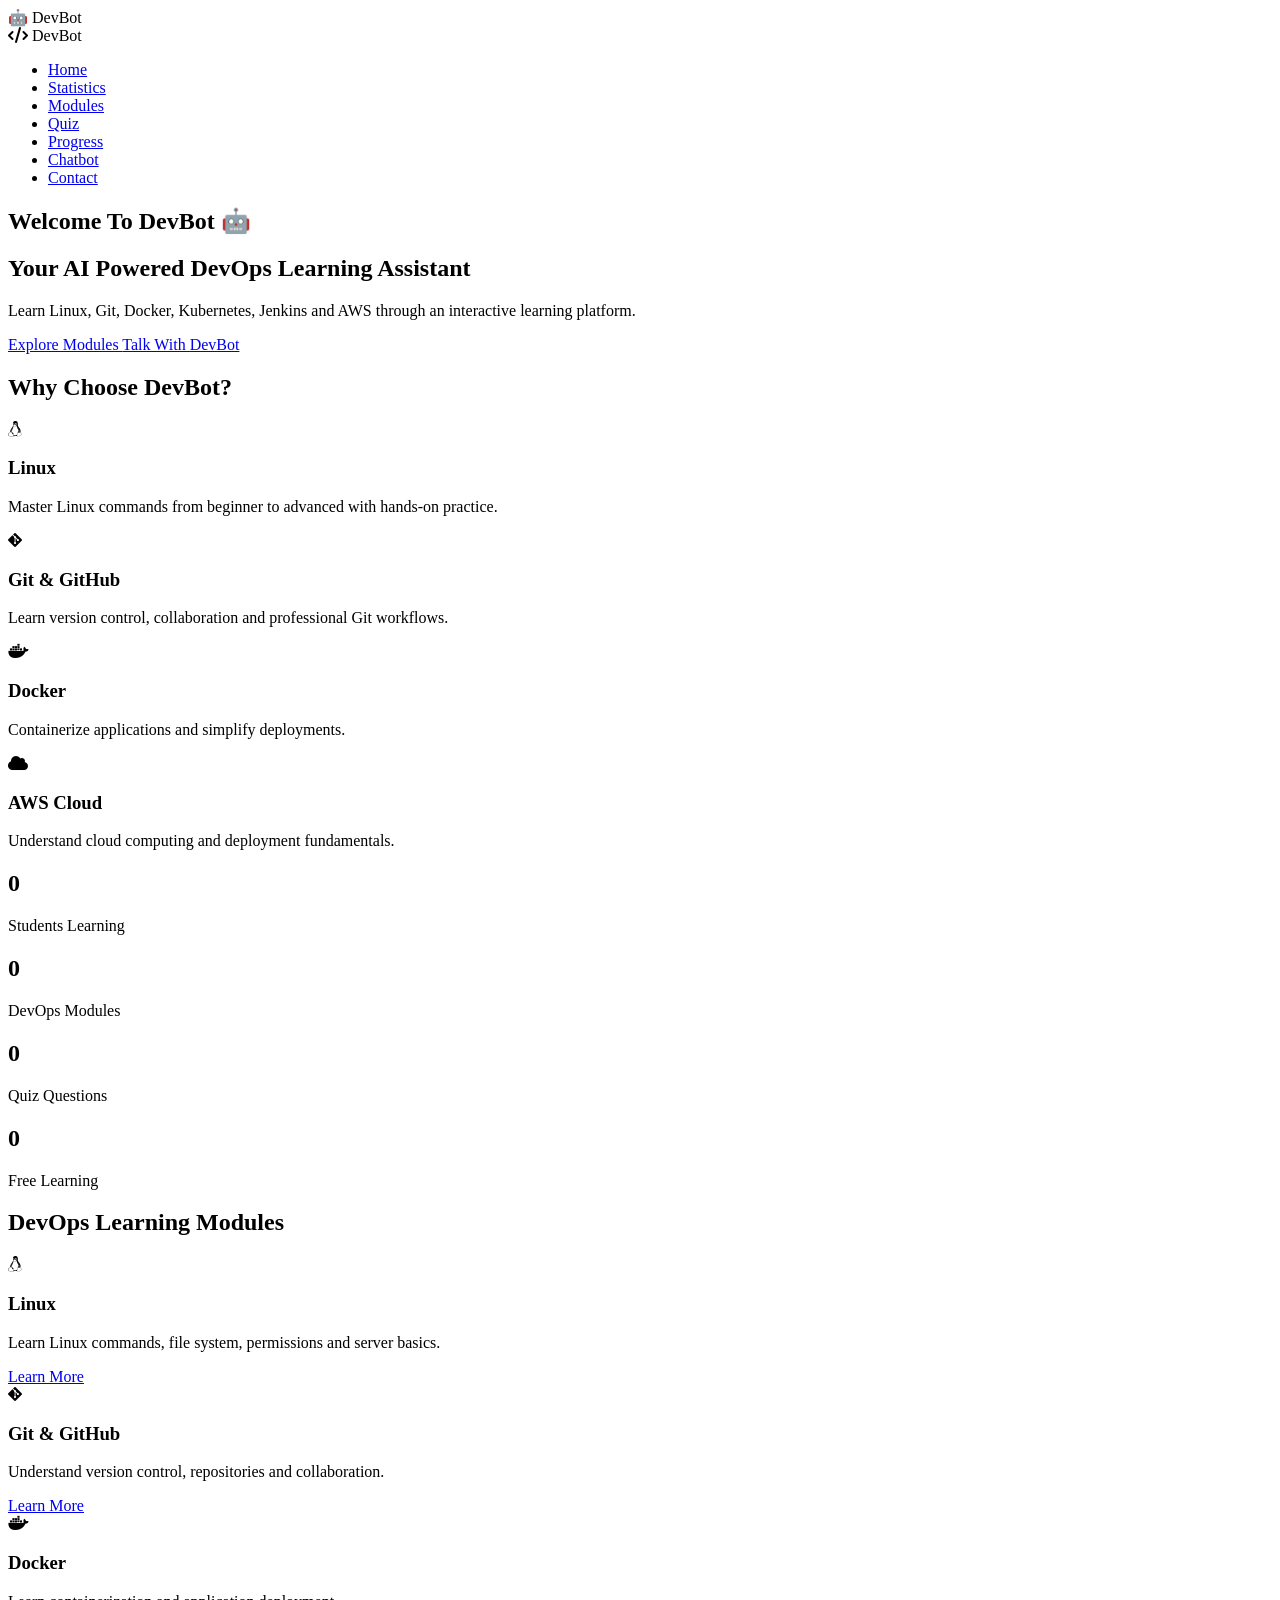
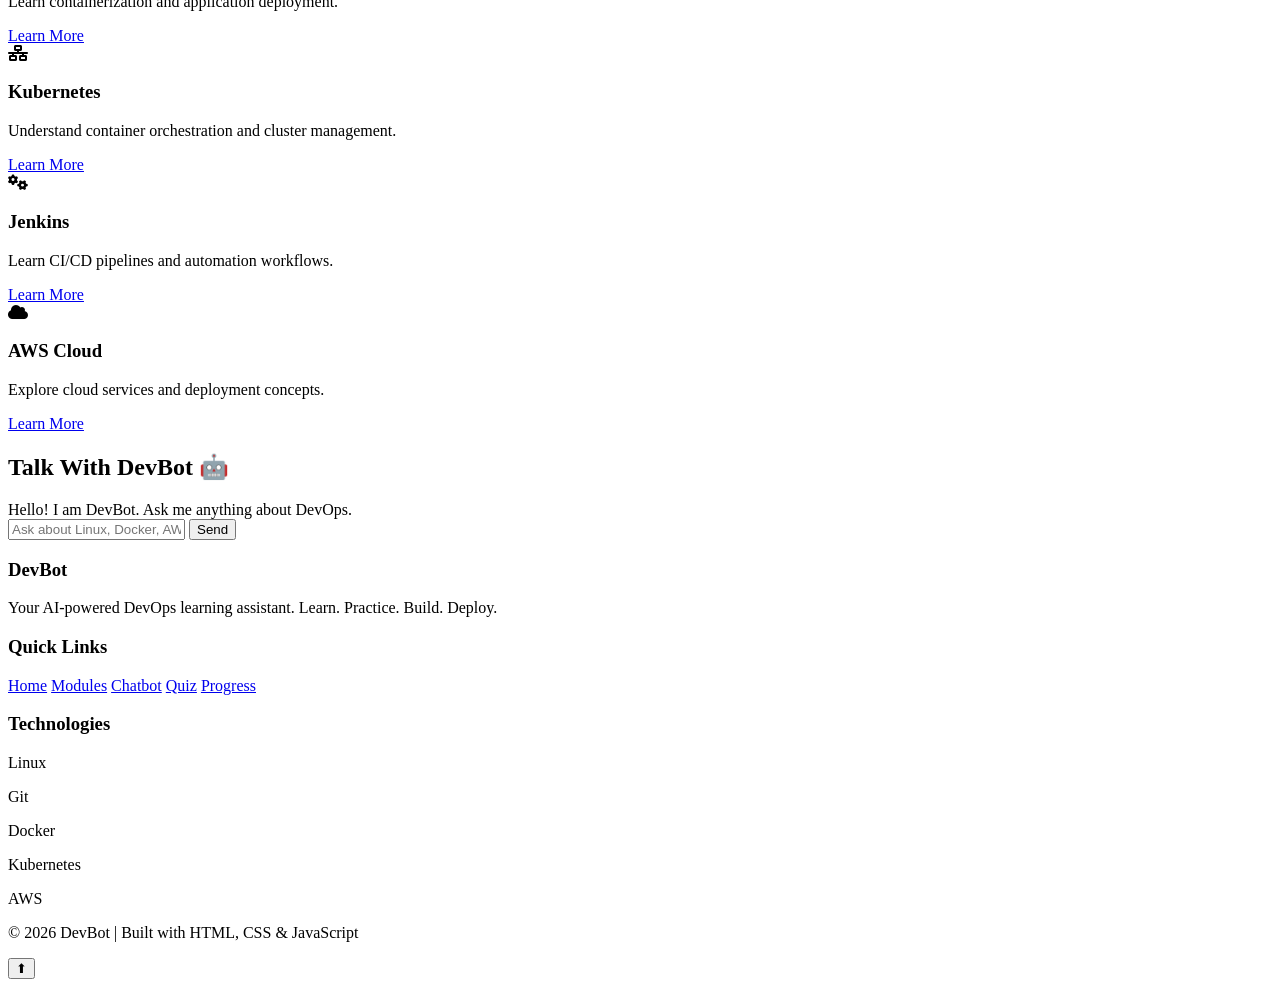
==== index.html @ d48109b1 "Add files via upload" ====
<!DOCTYPE html>
<html lang="en">

<head>

    <meta charset="UTF-8">
    <meta name="viewport" content="width=device-width, initial-scale=1.0">

    <title>DevBot | DevOps Learning Platform</title>

    <link rel="icon" type="image/png" href="devbot.png">

    <!-- Google Font -->
    <link href="https://fonts.googleapis.com/css2?family=Poppins:wght@300;400;500;600;700&display=swap" rel="stylesheet">

    <!-- Font Awesome -->
    <link rel="stylesheet"
        href="https://cdnjs.cloudflare.com/ajax/libs/font-awesome/6.6.0/css/all.min.css">

    <!-- CSS -->
    <link rel="stylesheet" href="CSS/style.css">
<link rel="stylesheet" href="CSS/responsive.css">

</head>

<body>

    <!-- ================= LOADER ================= -->

    <div class="loader">

        <div class="loader-logo">
            🤖 DevBot
        </div>

        <div class="loading-text" id="loading-text"></div>

    </div>

    <!-- ================= HEADER ================= -->

    <header>

        <nav class="navbar">

            <div class="logo">
                <i class="fa-solid fa-code"></i>
                DevBot
            </div>

            <ul class="nav-links">

                <li><a href="#home">Home</a></li>
                <li><a href="#stats">Statistics</a></li>
                <li><a href="#modules">Modules</a></li>
                <li><a href="quiz.html">Quiz</a></li>
                <li><a href="progress.html">Progress</a></li>
                <li><a href="#chatbot">Chatbot</a></li>
                <li><a href="#contact">Contact</a></li>

            </ul>

        </nav>

    </header>

    <!-- ================= HERO ================= -->

    <section class="hero" id="home">

        <div class="hero-content">

            <h1>
                Welcome To DevBot 🤖
            </h1>

            <h2>
                Your AI Powered DevOps Learning Assistant
            </h2>

            <p>
                Learn Linux, Git, Docker, Kubernetes, Jenkins and AWS
                through an interactive learning platform.
            </p>

            <a href="#modules" class="hero-btn">
                Explore Modules
            </a>
            

            <a href="#chatbot" class="hero-btn secondary">
                Talk With DevBot
            </a>

        </div>

    </section>
        <!-- ================= FEATURES ================= -->

    <section class="features">

        <h2>Why Choose DevBot?</h2>

        <div class="cards">

            <div class="card">
                <i class="fa-brands fa-linux"></i>
                <h3>Linux</h3>
                <p>Master Linux commands from beginner to advanced with hands-on practice.</p>
            </div>

            <div class="card">
                <i class="fa-brands fa-git-alt"></i>
                <h3>Git & GitHub</h3>
                <p>Learn version control, collaboration and professional Git workflows.</p>
            </div>

            <div class="card">
                <i class="fa-brands fa-docker"></i>
                <h3>Docker</h3>
                <p>Containerize applications and simplify deployments.</p>
            </div>

            <div class="card">
                <i class="fa-solid fa-cloud"></i>
                <h3>AWS Cloud</h3>
                <p>Understand cloud computing and deployment fundamentals.</p>
            </div>

        </div>

    </section>

    <!-- ================= STATISTICS ================= -->

    <section class="stats" id="stats">

        <div class="stat-box">
            <h2 class="counter" data-target="500">0</h2>
            <p>Students Learning</p>
        </div>

        <div class="stat-box">
            <h2 class="counter" data-target="6">0</h2>
            <p>DevOps Modules</p>
        </div>

        <div class="stat-box">
            <h2 class="counter" data-target="50">0</h2>
            <p>Quiz Questions</p>
        </div>

        <div class="stat-box">
            <h2 class="counter" data-target="100">0</h2>
            <p>Free Learning</p>
        </div>

    </section>

    <!-- ================= MODULES ================= -->

    <section class="modules" id="modules">

        <h2>DevOps Learning Modules</h2>

        <div class="module-cards">

            <div class="module-card">
                <i class="fa-brands fa-linux"></i>
                <h3>Linux</h3>
                <p>Learn Linux commands, file system, permissions and server basics.</p>
            <a href="modules.html" class="hero-btn">
    Learn More
</a>
            </div>

            <div class="module-card">
                <i class="fa-brands fa-git-alt"></i>
                <h3>Git & GitHub</h3>
                <p>Understand version control, repositories and collaboration.</p>
                <a href="modules.html" class="hero-btn">
    Learn More
</a>
            </div>

            <div class="module-card">
                <i class="fa-brands fa-docker"></i>
                <h3>Docker</h3>
                <p>Learn containerization and application deployment.</p>
                <a href="modules.html" class="hero-btn">
    Learn More
</a>
            </div>

            <div class="module-card">
                <i class="fa-solid fa-network-wired"></i>
                <h3>Kubernetes</h3>
                <p>Understand container orchestration and cluster management.</p>
                <a href="modules.html" class="hero-btn">
    Learn More
</a>
            </div>

            <div class="module-card">
                <i class="fa-solid fa-gears"></i>
                <h3>Jenkins</h3>
                <p>Learn CI/CD pipelines and automation workflows.</p>
                <a href="modules.html" class="hero-btn">
    Learn More
</a>
            </div>

            <div class="module-card">
                <i class="fa-solid fa-cloud"></i>
                <h3>AWS Cloud</h3>
                <p>Explore cloud services and deployment concepts.</p>
                <a href="modules.html" class="hero-btn">
    Learn More
</a>
            </div>

        </div>

    </section>
        <!-- ================= CHATBOT ================= -->

    <section class="chatbot" id="chatbot">

        <h2>Talk With DevBot 🤖</h2>

        <div class="chat-container">

            <div class="chat-box" id="chat-box">

                <div class="bot-message">
                    Hello! I am DevBot. Ask me anything about DevOps.
                </div>

            </div>

            <div class="chat-input">

                <input
                    type="text"
                    id="user-input"
                    placeholder="Ask about Linux, Docker, AWS...">

                <button onclick="sendMessage()">
                    Send
                </button>

            </div>

        </div>

    </section>

    <!-- ================= FOOTER ================= -->

    <footer class="footer" id="contact">

        <div class="footer-content">

            <div class="footer-box">

                <h3>DevBot</h3>

                <p>
                    Your AI-powered DevOps learning assistant.
                    Learn. Practice. Build. Deploy.
                </p>

            </div>

            <div class="footer-box">

                <h3>Quick Links</h3>

                <a href="#home">Home</a>
                <a href="#modules">Modules</a>
                <a href="#chatbot">Chatbot</a>
                <a href="quiz.html">Quiz</a>
                <a href="progress.html">Progress</a>

            </div>

            <div class="footer-box">

                <h3>Technologies</h3>

                <p>Linux</p>
                <p>Git</p>
                <p>Docker</p>
                <p>Kubernetes</p>
                <p>AWS</p>

            </div>

        </div>

        <div class="footer-bottom">

            <p>
                © 2026 DevBot | Built with HTML, CSS & JavaScript
            </p>

        </div>

    </footer>

    <script src="JS/script.js"></script>
    <button id="topBtn" title="Go to Top">
    ⬆
</button>

</body>

</html>
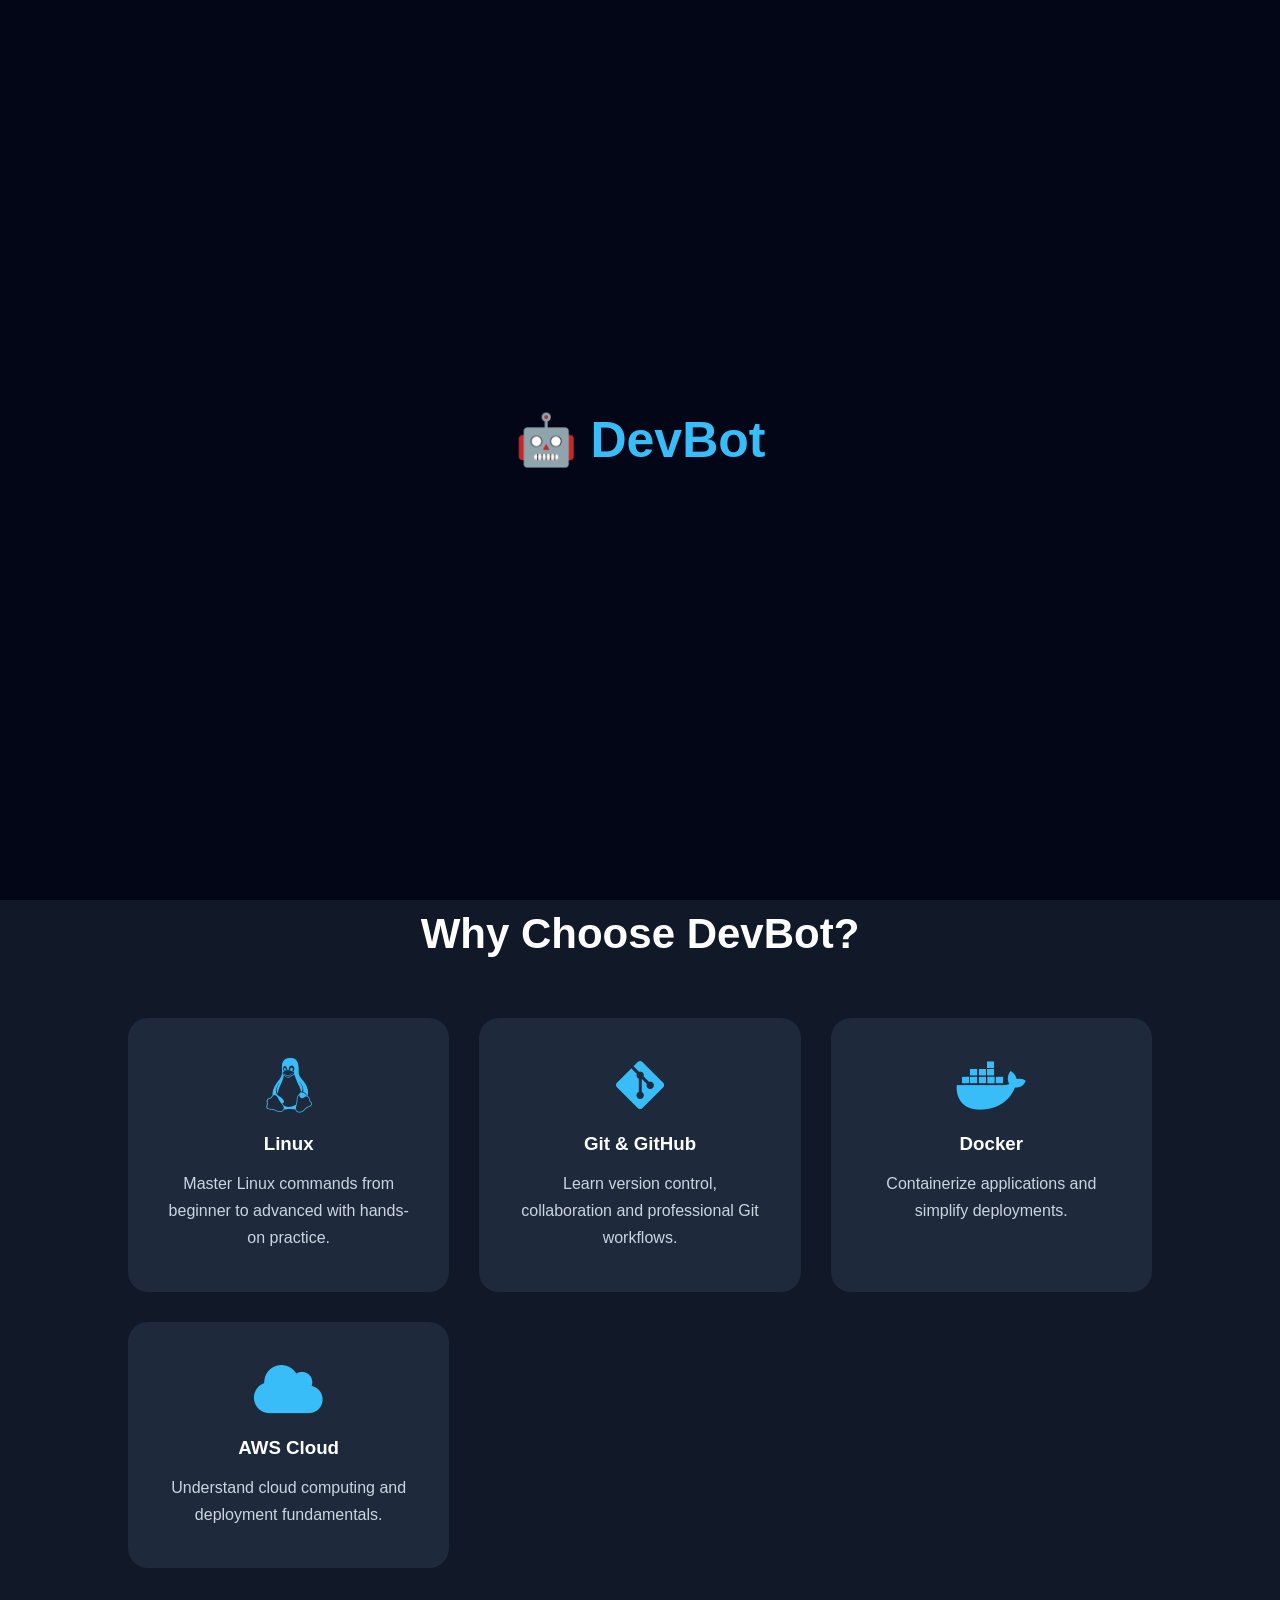
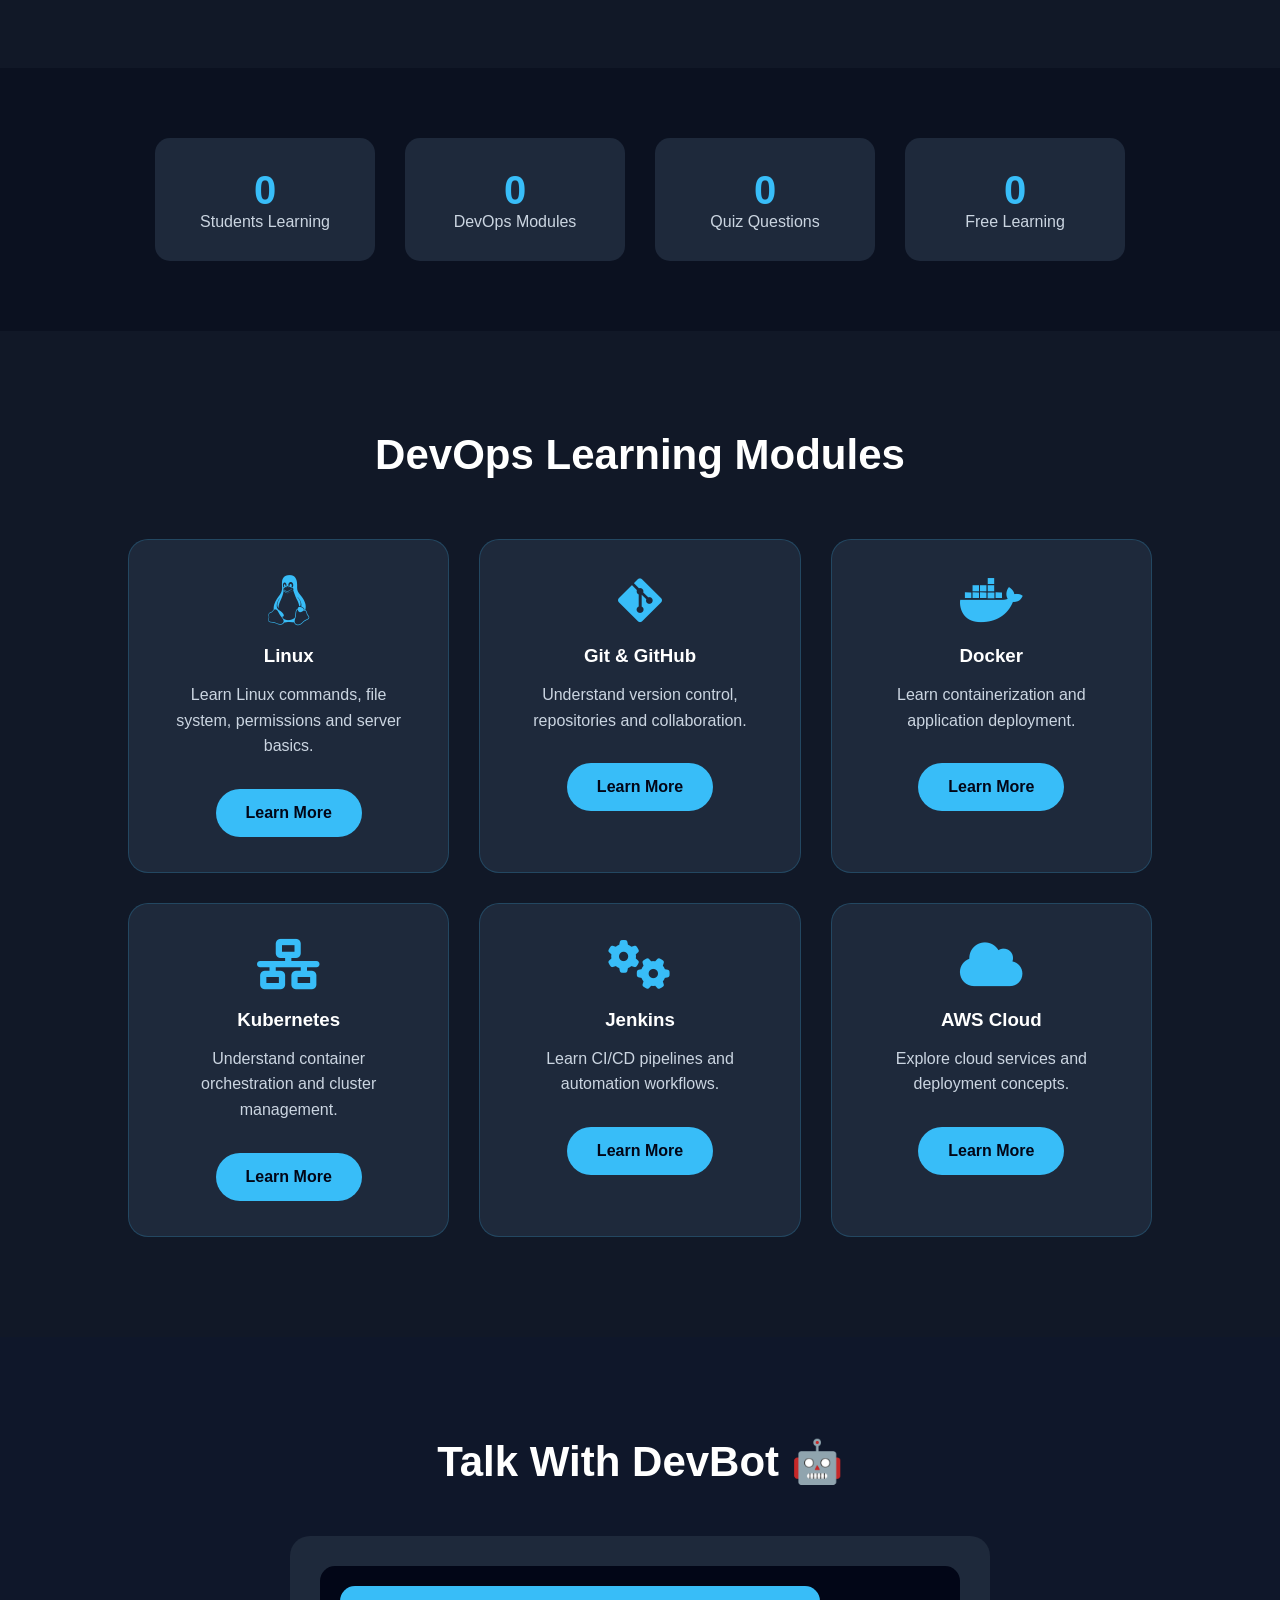
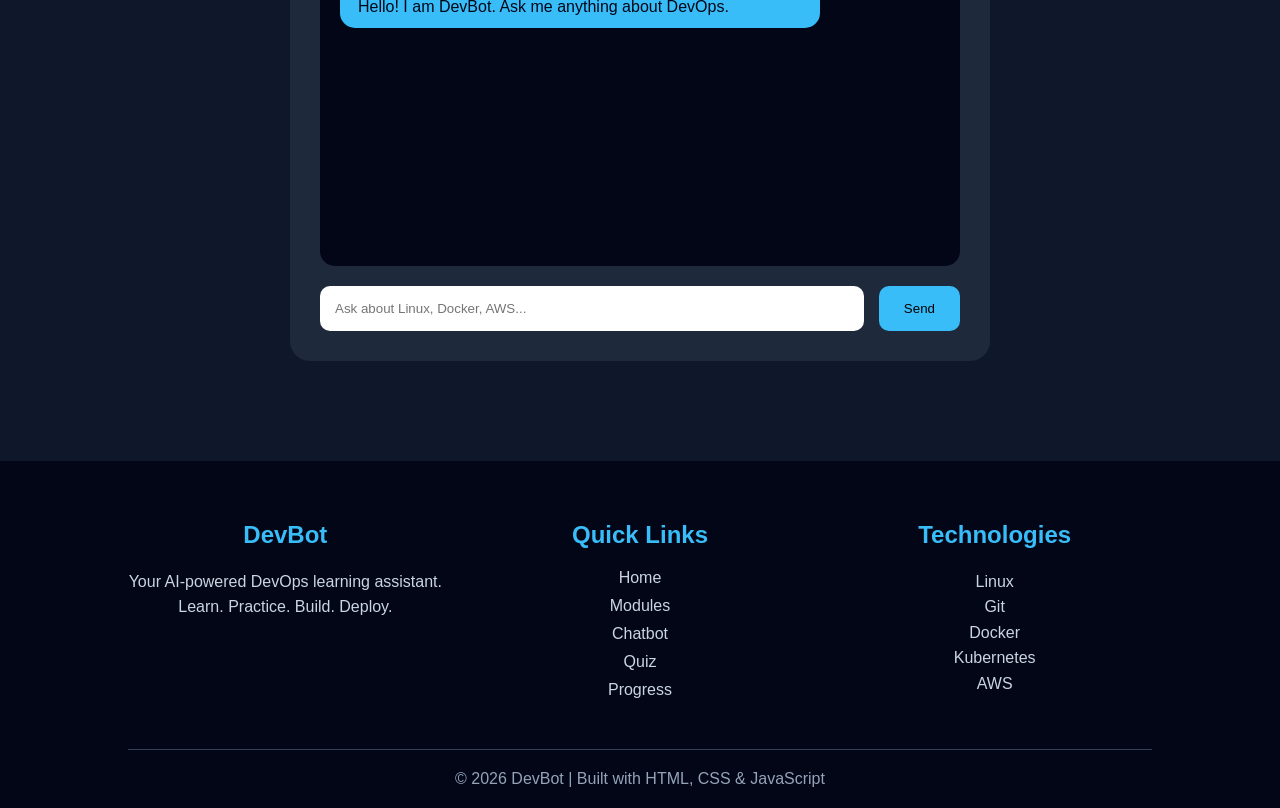
==== commit 9938ccee: "Update index.html" ====
--- a/index.html
+++ b/index.html
@@ -18,8 +18,8 @@
         href="https://cdnjs.cloudflare.com/ajax/libs/font-awesome/6.6.0/css/all.min.css">
 
     <!-- CSS -->
-    <link rel="stylesheet" href="CSS/style.css">
-<link rel="stylesheet" href="CSS/responsive.css">
+    <link rel="stylesheet" href="style.css">
+<link rel="stylesheet" href="responsive.css">
 
 </head>
 
@@ -315,4 +315,4 @@
 
 </body>
 
-</html>+</html>
--- a/style.css
+++ b/style.css
@@ -0,0 +1,886 @@
+/* ===========================
+   GOOGLE FONT
+=========================== */
+html{
+    scroll-behavior:smooth;
+}
+
+*{
+    margin:0;
+    padding:0;
+    box-sizing:border-box;
+    font-family:'Poppins',sans-serif;
+}
+
+body{
+    background:#0f172a;
+    color:white;
+}
+
+/* ===========================
+   NAVBAR
+=========================== */
+
+header{
+    width:100%;
+    position:fixed;
+    top:0;
+    left:0;
+    z-index:1000;
+    background:rgba(15,23,42,0.95);
+}
+
+.navbar{
+    width:90%;
+    margin:auto;
+    display:flex;
+    justify-content:space-between;
+    align-items:center;
+    padding:20px 0;
+}
+
+.logo{
+    font-size:28px;
+    font-weight:700;
+    color:#38bdf8;
+}
+
+.logo i{
+    margin-right:8px;
+}
+
+.nav-links{
+    list-style:none;
+    display:flex;
+    gap:30px;
+}
+
+.nav-links a{
+    color:white;
+    text-decoration:none;
+    transition:.3s;
+}
+
+.nav-links a:hover{
+    color:#38bdf8;
+}
+
+
+/* ===========================
+   FEATURES
+=========================== */
+
+.features{
+    padding:100px 10%;
+    background:#111827;
+}
+
+.features h2{
+    text-align:center;
+    font-size:42px;
+    margin-bottom:60px;
+}
+
+.cards{
+    display:grid;
+    grid-template-columns:repeat(auto-fit,minmax(250px,1fr));
+    gap:30px;
+}
+
+.card{
+    background:#1e293b;
+    padding:40px;
+    border-radius:20px;
+    text-align:center;
+    transition:.4s;
+}
+
+.card:hover{
+    transform:translateY(-10px);
+}
+
+.card i{
+    font-size:55px;
+    color:#38bdf8;
+    margin-bottom:20px;
+}
+
+.card h3{
+    margin-bottom:15px;
+}
+
+.card p{
+    color:#cbd5e1;
+    line-height:1.7;
+}
+
+/* ===========================
+   STATISTICS
+=========================== */
+
+.stats{
+    display:flex;
+    justify-content:center;
+    gap:30px;
+    flex-wrap:wrap;
+    padding:70px 10%;
+    background:#0b1120;
+}
+
+.stat-box{
+    width:220px;
+    background:#1e293b;
+    border-radius:15px;
+    padding:30px;
+    text-align:center;
+    transition:.3s;
+}
+
+.stat-box:hover{
+    transform:translateY(-8px);
+}
+
+.stat-box h2{
+    color:#38bdf8;
+    font-size:40px;
+}
+
+.stat-box p{
+    color:#cbd5e1;
+}
+
+/* ===========================
+   FOOTER
+=========================== */
+
+footer{
+    background:#020617;
+    text-align:center;
+    padding:25px;
+    color:#94a3b8;
+}
+/* ===========================
+   MODULES SECTION
+=========================== */
+
+.modules{
+
+    padding:100px 10%;
+
+    background:#111827;
+
+}
+
+
+.modules h2{
+
+    text-align:center;
+
+    font-size:42px;
+
+    margin-bottom:60px;
+
+}
+
+
+.module-cards{
+
+    display:grid;
+
+    grid-template-columns:repeat(auto-fit,minmax(250px,1fr));
+
+    gap:30px;
+
+}
+
+
+.module-card{
+
+    background:#1e293b;
+
+    padding:35px;
+
+    border-radius:20px;
+
+    text-align:center;
+
+    transition:0.3s;
+    border:1px solid rgba(56,189,248,0.2);
+
+}
+
+
+.module-card:hover{
+
+    transform:translateY(-10px) scale(1.03);
+
+    box-shadow:0 0 25px rgba(56,189,248,0.5);
+
+}
+
+
+.module-card i{
+
+    font-size:50px;
+
+    color:#38bdf8;
+
+    margin-bottom:20px;
+
+}
+
+
+.module-card h3{
+
+    margin-bottom:15px;
+
+}
+
+
+.module-card p{
+
+    color:#cbd5e1;
+
+    line-height:1.6;
+
+}
+/* ================= FOOTER SECTION ================= */
+
+.footer{
+
+    background:#020617;
+
+    padding:60px 10% 20px;
+
+}
+
+
+.footer-content{
+
+    display:grid;
+
+    grid-template-columns:repeat(auto-fit,minmax(250px,1fr));
+
+    gap:40px;
+
+}
+
+
+.footer-box h3{
+
+    color:#38bdf8;
+
+    font-size:24px;
+
+    margin-bottom:20px;
+
+}
+
+
+.footer-box p{
+
+    color:#cbd5e1;
+
+    line-height:1.6;
+
+}
+
+
+.footer-box a{
+
+    display:block;
+
+    color:#cbd5e1;
+
+    text-decoration:none;
+
+    margin-bottom:10px;
+
+}
+
+
+.footer-box a:hover{
+
+    color:#38bdf8;
+
+}
+
+
+.footer-bottom{
+
+    margin-top:40px;
+
+    padding-top:20px;
+
+    text-align:center;
+
+    border-top:1px solid #334155;
+
+    color:#94a3b8;
+
+}
+/* ================= CHATBOT SECTION ================= */
+
+.chatbot{
+
+    padding:100px 10%;
+
+    background:#0f172a;
+
+    text-align:center;
+
+}
+
+
+.chatbot h2{
+
+    font-size:42px;
+
+    margin-bottom:50px;
+
+}
+
+
+.chat-container{
+
+    max-width:700px;
+
+    margin:auto;
+
+    background:#1e293b;
+
+    padding:30px;
+
+    border-radius:20px;
+
+}
+
+
+.chat-box{
+
+    height:300px;
+
+    overflow-y:auto;
+
+    padding:20px;
+
+    background:#020617;
+
+    border-radius:15px;
+
+    text-align:left;
+
+}
+
+
+.bot-message,
+.user-message{
+
+    padding:12px 18px;
+
+    border-radius:15px;
+
+    margin-bottom:15px;
+
+    max-width:80%;
+
+}
+
+
+.bot-message{
+
+    background:#38bdf8;
+
+    color:#020617;
+
+}
+
+
+.user-message{
+
+    background:#334155;
+
+    margin-left:auto;
+
+}
+
+
+.chat-input{
+    transition:0.3s;
+
+    display:flex;
+
+    gap:15px;
+
+    margin-top:20px;
+
+}
+.chat-input button:hover{
+
+    transform:scale(1.05);
+
+    box-shadow:0 0 15px #38bdf8;
+
+}
+
+
+.chat-input input{
+
+    flex:1;
+
+    padding:15px;
+
+    border-radius:10px;
+
+    border:none;
+
+}
+
+
+.chat-input button{
+
+    padding:15px 25px;
+
+    border:none;
+
+    border-radius:10px;
+
+    background:#38bdf8;
+
+    cursor:pointer;
+
+}
+/* ================= QUIZ SECTION ================= */
+
+.quiz-section{
+
+    min-height:100vh;
+
+    padding:100px 10%;
+
+    background:#020617;
+
+    text-align:center;
+
+}
+
+
+.quiz-section h1{
+
+    color:#38bdf8;
+
+    font-size:40px;
+
+}
+
+
+.quiz-box{
+
+    max-width:700px;
+
+    margin:40px auto;
+
+    background:#1e293b;
+
+    padding:40px;
+
+    border-radius:20px;
+
+    text-align:left;
+
+}
+
+
+.quiz-box h3{
+
+    margin-top:25px;
+
+}
+
+
+.quiz-box label{
+
+    display:block;
+
+    margin:15px 0;
+
+    color:#cbd5e1;
+
+}
+
+
+.quiz-box button{
+
+    margin-top:30px;
+
+    padding:15px 30px;
+
+    background:#38bdf8;
+
+    border:none;
+
+    border-radius:10px;
+
+    cursor:pointer;
+
+}
+/* ================= PROGRESS SECTION ================= */
+
+
+.progress-section{
+
+    min-height:100vh;
+
+    padding:100px 10%;
+
+    background:#020617;
+
+    text-align:center;
+
+}
+
+
+.progress-section h1{
+
+    color:#38bdf8;
+
+    font-size:40px;
+
+}
+
+
+
+.progress-card{
+
+    max-width:700px;
+
+    margin:50px auto;
+
+    background:#1e293b;
+
+    padding:40px;
+
+    border-radius:20px;
+
+    text-align:left;
+
+}
+
+
+
+.progress-card h3{
+
+    margin-top:25px;
+
+}
+
+
+
+.progress-bar{
+
+    height:25px;
+
+    background:#334155;
+
+    border-radius:20px;
+
+    overflow:hidden;
+
+}
+
+
+
+.progress{
+
+    height:100%;
+
+    background:#38bdf8;
+
+    display:flex;
+
+    align-items:center;
+
+    justify-content:center;
+
+    color:#020617;
+
+    font-weight:bold;
+
+}
+
+
+
+.linux{
+
+    width:70%;
+
+}
+
+
+.git{
+
+    width:80%;
+
+}
+
+
+.docker{
+
+    width:50%;
+
+}
+
+
+.kubernetes{
+
+    width:30%;
+
+}
+
+
+.aws{
+
+    width:40%;
+
+}
+/* ================= SCROLL ANIMATION ================= */
+
+
+.modules,
+.chatbot,
+.footer,
+.quiz-section,
+.progress-section{
+
+    animation: fadeUp 1s ease;
+
+}
+
+
+
+@keyframes fadeUp{
+
+    from{
+
+        opacity:0;
+
+        transform:translateY(40px);
+
+    }
+
+
+    to{
+
+        opacity:1;
+
+        transform:translateY(0);
+
+    }
+
+}
+/* ================= HERO ENHANCEMENT ================= */
+
+.hero{
+
+    min-height:90vh;
+
+    display:flex;
+
+    align-items:center;
+
+    justify-content:center;
+
+    text-align:center;
+
+    padding:50px 10%;
+
+}
+
+
+.hero-content h1{
+
+    font-size:55px;
+
+    color:#38bdf8;
+
+}
+
+
+.hero-content h2{
+
+    font-size:30px;
+
+    margin:20px 0;
+
+}
+
+
+.hero-content p{
+
+    max-width:700px;
+
+    margin:auto;
+
+    color:#cbd5e1;
+
+    line-height:1.8;
+
+}
+
+
+.hero-btn{
+
+    display:inline-block;
+
+    margin:30px 10px 0;
+
+    padding:15px 30px;
+
+    background:#38bdf8;
+
+    color:#020617;
+
+    border-radius:30px;
+
+    text-decoration:none;
+
+    font-weight:bold;
+
+    transition:0.3s;
+
+}
+
+
+.hero-btn:hover{
+
+    transform:scale(1.05);
+
+    box-shadow:0 0 20px #38bdf8;
+
+}
+
+
+.secondary{
+
+    background:transparent;
+
+    color:#38bdf8;
+
+    border:2px solid #38bdf8;
+
+}
+/* ================= LOADER ================= */
+
+.loader{
+
+    position:fixed;
+
+    top:0;
+
+    left:0;
+
+    width:100%;
+
+    height:100%;
+
+    background:#020617;
+
+    display:flex;
+
+    flex-direction:column;
+
+    justify-content:center;
+
+    align-items:center;
+
+    z-index:9999;
+
+}
+
+
+.loader-logo{
+
+    font-size:50px;
+
+    color:#38bdf8;
+
+    font-weight:bold;
+
+}
+
+
+.loading-text{
+
+    margin-top:20px;
+
+    color:#cbd5e1;
+
+}
+/* ================= BACK TO TOP ================= */
+
+#topBtn{
+
+    position:fixed;
+
+    bottom:30px;
+
+    right:30px;
+
+    display:none;
+
+    border:none;
+
+    outline:none;
+
+    background:#38bdf8;
+
+    color:#020617;
+
+    cursor:pointer;
+
+    padding:15px 18px;
+
+    border-radius:50%;
+
+    font-size:20px;
+
+    box-shadow:0 0 20px rgba(56,189,248,0.5);
+
+    transition:0.3s;
+
+    z-index:999;
+
+}
+
+#topBtn:hover{
+
+    transform:scale(1.1);
+
+}
+/* ================= SEARCH ================= */
+
+.search-box{
+
+    text-align:center;
+
+    margin:40px 0;
+
+}
+
+.search-box input{
+
+    width:350px;
+
+    max-width:90%;
+
+    padding:15px;
+
+    border:none;
+
+    border-radius:30px;
+
+    font-size:16px;
+
+    outline:none;
+
+}
--- a/responsive.css
+++ b/responsive.css
@@ -0,0 +1,71 @@
+/* ===========================
+   RESPONSIVE DESIGN
+=========================== */
+
+@media (max-width:992px){
+
+    .navbar{
+        flex-direction:column;
+        gap:20px;
+    }
+
+    .nav-links{
+        flex-wrap:wrap;
+        justify-content:center;
+        gap:15px;
+    }
+
+    .hero-content h1{
+        font-size:42px;
+    }
+
+    .hero-content h2{
+        font-size:24px;
+    }
+
+    .features,
+    .modules,
+    .chatbot{
+        padding:70px 5%;
+    }
+
+}
+
+@media (max-width:768px){
+
+    .hero-content h1{
+        font-size:34px;
+    }
+
+    .hero-content h2{
+        font-size:20px;
+    }
+
+    .hero-content p{
+        font-size:16px;
+    }
+
+    .stats{
+        flex-direction:column;
+        align-items:center;
+    }
+
+    .stat-box{
+        width:100%;
+        max-width:320px;
+    }
+
+    .module-cards,
+    .cards{
+        grid-template-columns:1fr;
+    }
+
+    .chat-input{
+        flex-direction:column;
+    }
+
+    .chat-input button{
+        width:100%;
+    }
+
+}
